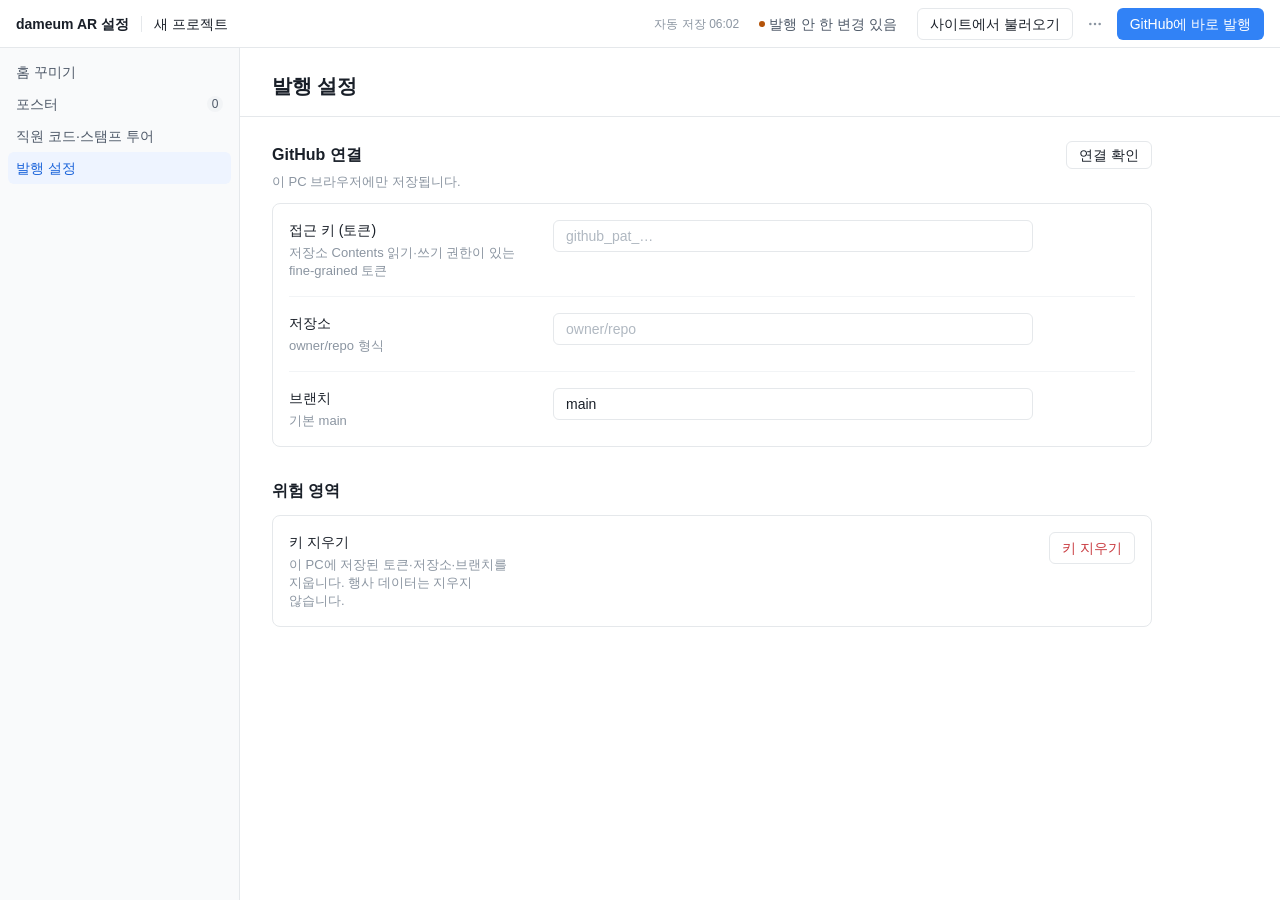
==== admin.html @ 7ee6fd76 "dameum_AR v3.3 이미지 용량 유동화·WebP 지원 - 이미지 편집기: 투명 픽셀이 없으면 WebP(안 되면 JPG)로, 있으면 PNG→WebP로 자동 저장 - 권장 용량" ====
<!doctype html>
<html lang="ko">
<head>
<meta charset="utf-8">
<meta name="viewport" content="width=1280">
<meta name="robots" content="noindex">
<title>dameum AR 설정</title>
<link rel="stylesheet" href="css/admin.css?v=3.3">
<script type="importmap">
{ "imports": {
  "three": "./lib/three/three.module.js",
  "three/addons/": "./lib/three/addons/"
} }
</script>
</head>
<body>
<svg width="0" height="0" style="position:absolute" aria-hidden="true">
  <symbol id="i-chevL" viewBox="0 0 24 24"><path d="M15 18l-6-6 6-6"/></symbol>
  <symbol id="i-chevU" viewBox="0 0 24 24"><path d="M6 15l6-6 6 6"/></symbol>
  <symbol id="i-chevD" viewBox="0 0 24 24"><path d="M6 9l6 6 6-6"/></symbol>
  <symbol id="i-x" viewBox="0 0 24 24"><path d="M18 6L6 18M6 6l12 12"/></symbol>
  <symbol id="i-more" viewBox="0 0 24 24"><circle cx="5" cy="12" r="1"/><circle cx="12" cy="12" r="1"/><circle cx="19" cy="12" r="1"/></symbol>
  <symbol id="i-refresh" viewBox="0 0 24 24"><path d="M20 12a8 8 0 1 1-2.3-5.7M20 4v5h-5"/></symbol>
  <symbol id="i-fit" viewBox="0 0 24 24"><path d="M4 9V4h5M20 9V4h-5M4 15v5h5M20 15v5h-5"/></symbol>
  <symbol id="i-ext" viewBox="0 0 24 24"><path d="M14 4h6v6M20 4l-9 9M18 14v6H4V6h6"/></symbol>
  <symbol id="i-plus" viewBox="0 0 24 24"><path d="M12 5v14M5 12h14"/></symbol>
  <symbol id="i-minus" viewBox="0 0 24 24"><path d="M5 12h14"/></symbol>
  <symbol id="i-grip" viewBox="0 0 24 24"><circle cx="9" cy="6" r="1"/><circle cx="15" cy="6" r="1"/><circle cx="9" cy="12" r="1"/><circle cx="15" cy="12" r="1"/><circle cx="9" cy="18" r="1"/><circle cx="15" cy="18" r="1"/></symbol>
  <symbol id="i-lock" viewBox="0 0 24 24"><rect x="5" y="11" width="14" height="10" rx="2"/><path d="M8 11V7a4 4 0 0 1 8 0v4"/></symbol>
  <symbol id="i-trash" viewBox="0 0 24 24"><path d="M4 7h16M10 11v6M14 11v6M6 7l1 13h10l1-13M9 7V4h6v3"/></symbol>
</svg>
<div class="shell">
  <header class="ah" id="hdr"></header>
  <nav class="side" id="side" aria-label="메뉴"></nav>
  <main class="main" id="main">
    <div id="pheadHost"></div>
    <div class="edit2" id="editWrap" hidden>
      <div id="formCol"></div>
      <div class="phonecol" id="phoneCol">
        <div class="pvcap"><span class="meta">휴대폰 미리보기 · 390 × 844</span><span class="inline"><span class="seg" id="pvSeg"></span><button class="ibtn s24" id="pvReload" title="미리보기 새로 고침"><svg class="i"><use href="#i-refresh"/></svg></button></span></div>
        <div class="pvframe" id="pvFrame"><iframe id="pvIframe" title="휴대폰 미리보기" tabindex="-1"></iframe><div class="over" id="pvOver"></div></div>
      </div>
    </div>
    <div id="plainHost"></div>
  </main>
</div>
<div id="layer"></div>
<script>
/* file:// 안내: 모듈 스크립트는 file://에서 브라우저가 막으므로, 모듈보다 먼저 도는 일반 스크립트로 안내를 띄운다. */
if (location.protocol === 'file:') {
  var fm = document.createElement('div');
  fm.id = 'fileNotice';
  fm.style.cssText = 'position:fixed;inset:0;z-index:100;background:var(--n0)';
  fm.innerHTML = '<div class="empty" style="padding-top:96px"><p class="w5">로컬 서버나 배포 주소로 열어 주세요</p>' +
    '<p class="d">파일로 열면 브라우저 정책상 동작하지 않습니다. 폴더의 serve.ps1을 실행해 주세요.</p></div>';
  document.body.appendChild(fm);
}
</script>
<script type="module" src="js/admin.js?v=3.3"></script>
</body>
</html>
---- css/admin.css ----
/* dameum_AR 설정 페이지 — GrowSpace 디자인 시스템 1~12-E + 12-F (DS 토큰만 사용) */
:root {
  --n0: #FFFFFF; --n50: #F9FAFB; --n100: #F2F4F6; --n200: #E5E8EB; --n300: #D1D6DB; --n400: #B0B8C1;
  --n500: #8B95A1; --n600: #6B7684; --n700: #4E5968; --n900: #191F28;
  --accent: #3182F6; --accentHover: #1B64DA; --accentSubtle: #EEF4FF;
  --success: #067A4D; --warning: #B45309; --danger: #C93B40; --dangerHover: #B02B30;
  --scrim: rgba(25,31,40,.40); --sh-pop: 0 8px 24px rgba(25,31,40,.12);
  --font: -apple-system, BlinkMacSystemFont, "Apple SD Gothic Neo", "Pretendard", "Noto Sans KR", "Malgun Gothic", sans-serif;
  --r-sm: 4px; --r-md: 6px; --r-lg: 8px; --r-full: 999px;
  --s1: 4px; --s2: 8px; --s3: 12px; --s4: 16px; --s5: 20px; --s6: 24px; --s8: 32px; --s10: 40px; --s12: 48px;
  --b-line: 1px solid var(--n200); --b-divider: 1px solid var(--n100);
}
* { box-sizing: border-box; margin: 0; padding: 0; }
html, body { height: 100%; }
body { background: var(--n0); color: var(--n900); font-family: var(--font); font-size: 14px; line-height: 20px; -webkit-font-smoothing: antialiased;
  word-break: keep-all; min-width: 1280px; overflow: hidden; }
button, input, select, textarea { font: inherit; color: inherit; }
button { cursor: pointer; background: none; border: 0; }
[hidden] { display: none !important; }
:focus-visible { outline: 2px solid var(--accent); outline-offset: 2px; }
svg.i { width: 16px; height: 16px; fill: none; stroke: currentColor; stroke-width: 1.8; stroke-linecap: round; stroke-linejoin: round; flex: none; }
svg.i14 { width: 14px; height: 14px; }
.num { font-variant-numeric: tabular-nums; }
.ell { white-space: nowrap; overflow: hidden; text-overflow: ellipsis; min-width: 0; }
.f-xs { font-size: 12px; line-height: 16px; font-weight: 500; }
.f-sm { font-size: 13px; line-height: 18px; }
.f-base { font-size: 14px; line-height: 20px; }
.f-lg { font-size: 16px; line-height: 24px; font-weight: 600; }
.f-xl { font-size: 20px; line-height: 28px; font-weight: 600; letter-spacing: -.01em; }
.w5 { font-weight: 500; } .w6 { font-weight: 600; }
.c500 { color: var(--n500); } .c600 { color: var(--n600); } .c700 { color: var(--n700); }

/* ── 12-F-1 설정 페이지 틀 arShell ── */
.shell { display: grid; grid-template-rows: 48px 1fr; grid-template-columns: 240px minmax(0, 1fr); height: 100vh; }
.ah { grid-column: 1 / 3; display: flex; align-items: center; gap: var(--s3); padding: 0 var(--s4); border-bottom: var(--b-line); background: var(--n0); position: relative; z-index: 40; }
.ah .prod { font-weight: 600; white-space: nowrap; }
.ah .vline { width: 1px; height: 16px; background: var(--n200); flex: none; }
.ah .proj { font-weight: 500; max-width: 280px; }
.ah .right { margin-left: auto; display: flex; align-items: center; gap: var(--s2); flex: none; }
.ah .right .gap3 { width: var(--s1); }
.pbar { position: absolute; left: 0; right: 0; bottom: -5px; height: 4px; background: var(--n100); }
.pbar i { display: block; height: 100%; width: 0; background: var(--accent); transition: width .2s; }
.side { background: var(--n50); border-right: var(--b-line); padding: var(--s2); overflow-y: auto; }
.side button { display: flex; align-items: center; justify-content: space-between; width: 100%; height: 32px; padding: 0 var(--s2); border-radius: var(--r-md);
  color: var(--n700); text-align: left; }
.side button:hover { background: var(--n100); }
.side button.cur { background: var(--accentSubtle); color: var(--accentHover); font-weight: 500; }
.side .warnN { color: var(--warning); }
.main { overflow-y: auto; padding: var(--s6) var(--s8) var(--s12); position: relative; background: var(--n0); }

/* 7-3 숫자 pill */
.cnt { min-width: 16px; height: 16px; padding: 0 var(--s1); border-radius: var(--r-full); background: var(--n100); color: var(--n700); font-size: 12px; line-height: 16px; font-weight: 500; text-align: center; font-variant-numeric: tabular-nums; }

/* 8-1 페이지 머리 */
#pheadHost { position: sticky; top: calc(var(--s6) * -1); z-index: 34; }
.phead { background: var(--n0); margin: calc(var(--s6) * -1) calc(var(--s8) * -1) var(--s6); padding: var(--s6) var(--s8) var(--s4);
  border-bottom: var(--b-line); display: flex; align-items: center; gap: var(--s3); }
.phead.notab { }
.phead.withtabs { border-bottom: 0; padding-bottom: 0; flex-direction: column; align-items: stretch; margin-bottom: var(--s6); }
.phead .row { display: flex; align-items: center; gap: var(--s3); flex: 1; min-width: 0; }
.phead .t { flex: 1; min-width: 0; }
.phead .acts { display: flex; gap: var(--s2); align-items: center; flex: none; margin-left: auto; }
.phead .back { font-size: 13px; line-height: 18px; font-weight: 500; color: var(--n600); display: inline-flex; align-items: center; gap: var(--s1); margin-bottom: var(--s1); }
.phead .back:hover { color: var(--n900); }

/* 8-2 탭 */
.tabs { display: flex; border-bottom: var(--b-line); margin: var(--s4) calc(var(--s8) * -1) 0; padding: 0 var(--s8); }
.tabs button { height: 40px; padding: 0 var(--s3); font-weight: 500; color: var(--n600); border-bottom: 2px solid transparent; margin-bottom: -1px; }
.tabs button:hover { color: var(--n900); }
.tabs button.on { color: var(--n900); border-bottom-color: var(--n900); }

/* 5-1 버튼 */
.b { height: 32px; padding: 0 var(--s3); border-radius: var(--r-md); border: 1px solid transparent; font-weight: 500; display: inline-flex; align-items: center; justify-content: center;
  gap: var(--s1); white-space: nowrap; flex: none; }
.b.sm { height: 28px; }
.b.primary { background: var(--accent); color: var(--n0); }
.b.primary:hover:not(:disabled) { background: var(--accentHover); }
.b.secondary { background: var(--n0); border-color: var(--n200); color: var(--n900); }
.b.secondary:hover:not(:disabled) { background: var(--n50); border-color: var(--n300); }
.b.secondary.dangerText { color: var(--danger); }
.b.ghost { color: var(--n700); }
.b.ghost:hover:not(:disabled) { background: var(--n100); }
.b.ghost.link { color: var(--accentHover); padding: 0; height: auto; }
.b.ghost.link:hover { background: none; text-decoration: underline; }
.b.danger { background: var(--danger); color: var(--n0); }
.b.danger:hover:not(:disabled) { background: var(--dangerHover); }
.b:disabled { cursor: not-allowed; color: var(--n400); }
.b.primary:disabled, .b.danger:disabled { background: var(--n100); }
.b.secondary:disabled { background: var(--n0); border-color: var(--n200); }
.spin14 { width: 14px; height: 14px; border-radius: var(--r-full); border: 1.5px solid var(--n300); border-top-color: var(--n700); animation: spin .8s linear infinite; flex: none; }
@keyframes spin { to { transform: rotate(360deg); } }

/* 5-2 아이콘 버튼 */
.ibtn { width: 28px; height: 28px; border-radius: var(--r-md); color: var(--n500); display: inline-flex; align-items: center; justify-content: center; flex: none; }
.ibtn.s24 { width: 24px; height: 24px; }
.ibtn:hover:not(:disabled) { background: var(--n100); color: var(--n700); }
.ibtn:disabled { color: var(--n300); cursor: not-allowed; }
.drag { cursor: grab; color: var(--n400); display: inline-flex; width: 16px; justify-content: center; }
.drag:hover { color: var(--n700); }
table.t th.grip, table.t td.grip { padding: 0 var(--s2); }

/* 5-3 메뉴 */
.menu { position: fixed; z-index: 200; background: var(--n0); border-radius: var(--r-lg); box-shadow: var(--sh-pop); padding: var(--s1); min-width: 160px; }
.menu button { display: flex; align-items: center; width: 100%; height: 32px; padding: 0 var(--s2); border-radius: var(--r-md); color: var(--n900); text-align: left; white-space: nowrap; }
.menu button:hover { background: var(--n100); }
.menu button.danger { color: var(--danger); }
.menu button:disabled { color: var(--n400); cursor: not-allowed; background: none; }

/* 6-1 입력 */
.fld { margin-top: var(--s4); }
.fld:first-child { margin-top: 0; }
.lbl { font-weight: 500; color: var(--n700); margin-bottom: var(--s1); display: flex; gap: var(--s1); align-items: baseline; }
.lbl .u { font-weight: 400; color: var(--n500); font-size: 13px; line-height: 18px; }
.lbl .cnt-r { margin-left: auto; font-size: 12px; line-height: 16px; font-weight: 500; color: var(--n500); font-variant-numeric: tabular-nums; }
.inp { height: 32px; border: var(--b-line); border-radius: var(--r-md); padding: 0 var(--s3); background: var(--n0); color: var(--n900); width: 100%; outline: 0; }
.inp::placeholder { color: var(--n400); }
.inp:hover { border-color: var(--n300); }
.inp:focus { border-color: var(--accent); }
.inp:disabled, .inp[readonly] { background: var(--n50); color: var(--n500); border-color: var(--n200); cursor: default; }
.inp.err { border-color: var(--danger); }
.inp.sm { height: 28px; padding: 0 var(--s2); }
.inp.numr { text-align: right; font-variant-numeric: tabular-nums; }
textarea.inp[rows="2"] { min-height: 52px; }
textarea.inp[rows="3"] { min-height: 72px; }
textarea.inp { height: auto; min-height: 88px; padding: 6px var(--s3); resize: vertical; line-height: 20px; }
select.inp { appearance: none; -webkit-appearance: none; padding-right: 32px; cursor: pointer;
  background-image: url("data:image/svg+xml,%3Csvg xmlns='http://www.w3.org/2000/svg' width='16' height='16' viewBox='0 0 24 24' fill='none' stroke='%238B95A1' stroke-width='1.8' stroke-linecap='round' stroke-linejoin='round'%3E%3Cpath d='M6 9l6 6 6-6'/%3E%3C/svg%3E");
  background-repeat: no-repeat; background-position: right 8px center; }
.pre { display: flex; height: 28px; border: var(--b-line); border-radius: var(--r-md); overflow: hidden; flex: 1; min-width: 0; background: var(--n0); }
.pre:focus-within { border-color: var(--accent); }
.pre.err { border-color: var(--danger); }
.pre.h32 { height: 32px; }
.pre span { width: 28px; display: flex; align-items: center; justify-content: center; background: var(--n50); border-right: var(--b-line); font-size: 12px; line-height: 16px; font-weight: 500; color: var(--n500); flex: none; }
.pre input { flex: 1; min-width: 0; border: 0; outline: 0; padding: 0 var(--s2); text-align: right; font-variant-numeric: tabular-nums; background: transparent; }
.pre input.left { text-align: left; text-transform: uppercase; }
.xyz { display: flex; gap: var(--s2); }
.unitrow { display: flex; align-items: center; gap: var(--s2); }
.help { font-size: 13px; line-height: 18px; color: var(--n500); margin-top: var(--s1); display: flex; gap: var(--s1); align-items: flex-start; }
.help.warn { color: var(--warning); } .help.error { color: var(--danger); } .help.ok { color: var(--success); }
.help svg.i { margin-top: 2px; width: 14px; height: 14px; }

/* 6-3 토글 */
.tg { width: 28px; height: 16px; border-radius: var(--r-full); background: var(--n300); position: relative; flex: none; padding: 0; }
.tg::after { content: ""; position: absolute; left: 2px; top: 2px; width: 12px; height: 12px; border-radius: var(--r-full); background: var(--n0); transition: left .12s; }
.tg:hover:not(:disabled) { background: var(--n400); }
.tg.on { background: var(--accent); } .tg.on::after { left: 14px; }
.tg.on:hover:not(:disabled) { background: var(--accentHover); }
.tg:disabled { opacity: .4; cursor: not-allowed; }

/* 6-4 라디오 */
.rd { width: 16px; height: 16px; border-radius: var(--r-full); border: 1px solid var(--n300); background: var(--n0); position: relative; flex: none; padding: 0; }
.rd:hover { border-color: var(--n500); }
.rd.on { border-color: var(--accent); }
.rd.on::after { content: ""; position: absolute; left: 4px; top: 4px; width: 6px; height: 6px; border-radius: var(--r-full); background: var(--accent); }

/* 6-5 세그먼트 */
.seg { display: inline-flex; background: var(--n100); border-radius: var(--r-md); padding: 2px; gap: 2px; flex: none; }
.seg button { height: 24px; padding: 0 var(--s3); border-radius: var(--r-sm); font-weight: 500; color: var(--n600); white-space: nowrap; }
.seg button:hover { color: var(--n900); }
.seg button.on { background: var(--n0); color: var(--n900); }

/* 7-1 상태 · 7-2 태그 */
.status { display: inline-flex; align-items: center; gap: var(--s1); color: var(--n700); white-space: nowrap; }
.status::before { content: ""; width: 6px; height: 6px; border-radius: var(--r-full); background: var(--sd, var(--n400)); flex: none; }
.status.success { --sd: var(--success); } .status.warning { --sd: var(--warning); } .status.danger { --sd: var(--danger); color: var(--danger); }
.tag { display: inline-flex; align-items: center; height: 20px; padding: 0 var(--s2); border-radius: var(--r-sm); background: var(--n100); color: var(--n700); font-size: 12px; line-height: 16px; font-weight: 500; white-space: nowrap; flex: none; }
.meta { font-size: 12px; line-height: 16px; font-weight: 500; color: var(--n500); white-space: nowrap; }
.extlink { display: inline-flex; align-items: center; gap: var(--s1); color: var(--accentHover); font-weight: 500; text-decoration: none; white-space: nowrap; }
.extlink:hover { text-decoration: underline; }

/* 7-5 사용량 막대 */
.ubar .top { display: flex; justify-content: space-between; gap: var(--s3); color: var(--n700); }
.ubar .top b { font-weight: 500; color: var(--n900); font-variant-numeric: tabular-nums; }
.ubar .track { margin-top: var(--s2); height: 4px; border-radius: var(--r-full); background: var(--n100); overflow: hidden; }
.ubar .track i { display: block; height: 100%; background: var(--accent); width: 0; transition: width .2s; }

/* 7-8 빈 상태 */
.empty { text-align: center; padding: var(--s12) 0; }
.empty .d { font-size: 13px; line-height: 18px; color: var(--n500); max-width: 360px; margin: var(--s1) auto 0; }
.empty .a { margin-top: var(--s4); }
.loading { display: flex; align-items: center; justify-content: center; gap: var(--s2); font-size: 13px; line-height: 18px; color: var(--n500); height: 100%; }

/* 8-3 섹션 · 설정 행 */
.sect { margin-bottom: var(--s8); }
.sect-h { display: flex; justify-content: space-between; align-items: center; gap: var(--s3); }
.sect-h h2 { font-size: 16px; line-height: 24px; font-weight: 600; }
.sect-d { font-size: 13px; line-height: 18px; color: var(--n500); margin-top: var(--s1); }
.sect-c { margin-top: var(--s3); }
.box { border: var(--b-line); border-radius: var(--r-lg); padding: 0 var(--s4); }
.srow { display: grid; grid-template-columns: 240px minmax(0, 1fr); gap: var(--s6); padding: var(--s4) 0; border-top: var(--b-divider); align-items: start; }
.srow:first-child { border-top: 0; }
.srow .l { font-weight: 500; color: var(--n900); }
.srow .l .h { font-size: 13px; line-height: 18px; font-weight: 400; color: var(--n500); margin-top: var(--s1); }
.srow .c { max-width: 480px; min-width: 0; }
.srow .c.end { display: flex; justify-content: flex-end; max-width: none; }
.trow { display: flex; justify-content: space-between; align-items: center; gap: var(--s4); padding: var(--s4) 0; border-top: var(--b-divider); }
.trow .h { font-size: 13px; line-height: 18px; color: var(--n500); margin-top: var(--s1); }
.form880 { max-width: 880px; }
.inline { display: flex; align-items: center; gap: var(--s2); }

/* 8-4 표 */
.twrap { border: var(--b-line); border-radius: var(--r-lg); overflow: hidden; background: var(--n0); }
table.t { width: 100%; border-collapse: collapse; table-layout: fixed; }
table.t th { height: 32px; background: var(--n50); border-bottom: var(--b-line); padding: 0 var(--s3); font-size: 12px; line-height: 16px; font-weight: 500; color: var(--n500); text-align: left; white-space: nowrap; }
table.t td { height: 64px; padding: 0 var(--s3); border-bottom: var(--b-divider); color: var(--n700); vertical-align: middle; }
table.t tr:last-child td { border-bottom: 0; }
table.t tbody tr { cursor: pointer; }
table.t tbody tr:hover td { background: var(--n50); }
table.t tbody tr.dragover td { background: var(--accentSubtle); }
table.t .r { text-align: right; }
table.t td.name { color: var(--n900); font-weight: 500; }
table.t td.acts { padding: 0 var(--s2); }
table.t td.acts > div { display: flex; justify-content: flex-end; gap: 0; }
.pthumb { width: 40px; height: 56px; border-radius: var(--r-sm); background: var(--n100); object-fit: contain; display: block; } /* v2.4 12-F-10-1: 잘리지 않게 contain + n100 */

/* 8-5 사이드 패널 · 8-7 모달 · 8-8 확인 */
.scrim { position: fixed; inset: 0; background: var(--scrim); z-index: 65; }
.panel { position: fixed; top: 0; right: 0; bottom: 0; width: 440px; background: var(--n0); box-shadow: var(--sh-pop); z-index: 70; display: flex; flex-direction: column; animation: slide .16s ease-out; }
@keyframes slide { from { transform: translateX(24px); opacity: 0; } to { transform: none; opacity: 1; } }
.panel .ph { height: 56px; padding: 0 var(--s5); border-bottom: var(--b-line); display: flex; align-items: center; justify-content: space-between; flex: none; }
.panel .pb { flex: 1; overflow-y: auto; padding: var(--s4) var(--s5); }
.panel .pf { height: 56px; border-top: var(--b-line); padding: 0 var(--s5); display: flex; align-items: center; justify-content: flex-end; gap: var(--s2); flex: none; }
.mscrim { position: fixed; inset: 0; background: var(--scrim); z-index: 90; display: flex; align-items: center; justify-content: center; }
.mscrim.top { z-index: 120; }
.modal { background: var(--n0); border-radius: var(--r-lg); box-shadow: var(--sh-pop); width: 400px; max-height: 85vh; display: flex; flex-direction: column; }
.modal .mh { padding: var(--s5) var(--s6) 0; display: flex; align-items: flex-start; justify-content: space-between; gap: var(--s3); }
.modal .mb { padding: var(--s4) var(--s6); overflow-y: auto; }
.modal .mf { padding: var(--s2) var(--s6) var(--s5); display: flex; justify-content: flex-end; gap: var(--s2); }
.confirm { background: var(--n0); border-radius: var(--r-lg); box-shadow: var(--sh-pop); width: 400px; padding: var(--s6); }
.confirm .msg { color: var(--n700); margin-top: var(--s2); white-space: pre-line; }
.confirm .bt { margin-top: var(--s6); display: flex; justify-content: flex-end; gap: var(--s2); }

/* 8-9 토스트 */
.toast { position: fixed; left: 50%; bottom: var(--s6); transform: translateX(-50%); z-index: 130; min-height: 36px; padding: var(--s2) var(--s4); border-radius: var(--r-md);
  background: var(--n900); color: var(--n0); box-shadow: var(--sh-pop); display: flex; align-items: center; gap: var(--s2); animation: tfade .15s; max-width: 640px; }
.toast.error::before { content: ""; width: 6px; height: 6px; border-radius: var(--r-full); background: var(--danger); flex: none; }
.toast a { color: var(--n0); font-weight: 500; text-decoration: underline; white-space: nowrap; }
@keyframes tfade { from { opacity: 0; } to { opacity: 1; } }

/* 12-F-2 편집 + 휴대폰 미리보기 */
.edit2 { display: grid; grid-template-columns: minmax(560px, 1fr) 360px; gap: var(--s6); align-items: start; }
.edit2 .phonecol { position: sticky; top: var(--s4); }

/* 12-F-3 휴대폰 미리보기 */
.pvcap { display: flex; justify-content: space-between; align-items: center; height: 28px; margin-bottom: var(--s2); gap: var(--s2); }
.pvcap .seg button { padding: 0 var(--s2); }
.pvframe { border: 1px solid var(--n300); border-radius: var(--r-lg); overflow: hidden; position: relative; background: var(--n0); }
.pvframe iframe { border: 0; width: 390px; height: 844px; transform-origin: 0 0; position: absolute; left: 0; top: 0; display: block; }
.pvframe .over { position: absolute; inset: 0; background: var(--n0); }

/* 12-F-4 3D 미리보기 패널 */
.vp { border: var(--b-line); border-radius: var(--r-lg); overflow: hidden; }
.vp-top { height: 40px; display: flex; align-items: center; justify-content: space-between; padding: 0 var(--s3); border-bottom: var(--b-line); background: var(--n0); }
.vp-scene { height: 320px; background: var(--n50); position: relative; }
.vp-scene canvas { display: block; width: 100%; height: 100%; }
.vp-scene .loading { position: absolute; inset: 0; }
.vp-bot { height: 32px; display: flex; align-items: center; padding: 0 var(--s3); border-top: var(--b-divider); font-size: 13px; line-height: 18px; color: var(--n500); }
.vp-bot.err { color: var(--danger); }

/* 12-F-5 변환 입력 */
.slider { display: flex; align-items: center; gap: var(--s3); }
.slider .track { flex: 1; height: 4px; border-radius: var(--r-full); background: var(--n100); position: relative; }
.slider .track i { position: absolute; left: 0; top: 0; bottom: 0; border-radius: var(--r-full); background: var(--accent); }
.slider .track b { position: absolute; top: 50%; width: 12px; height: 12px; margin: -6px 0 0 -6px; border-radius: var(--r-full); background: var(--n0); border: 1px solid var(--n300); pointer-events: none; }
.slider .track input { position: absolute; left: -6px; right: -6px; top: -8px; height: 20px; width: calc(100% + 12px); opacity: 0; cursor: pointer; margin: 0; }
.slider .track:focus-within b { outline: 2px solid var(--accent); outline-offset: 2px; }
.slider .inp { width: 80px; flex: none; }

/* 12-F-6 파일 칸 */
.file { border: var(--b-line); border-radius: var(--r-lg); padding: var(--s3); display: flex; align-items: center; gap: var(--s3); }
.file .ft { width: 48px; height: 48px; border-radius: var(--r-sm); background: var(--n100); display: flex; align-items: center; justify-content: center; font-size: 12px; line-height: 16px; font-weight: 500; color: var(--n500); flex: none; overflow: hidden; }
.file .ft img { width: 100%; height: 100%; object-fit: contain; }
.file .nm { flex: 1; min-width: 0; }
.file .nm .n { font-weight: 500; color: var(--n900); }
.file .nm .sz { font-size: 13px; line-height: 18px; color: var(--n500); font-variant-numeric: tabular-nums; }
.drop { height: 64px; border: 1px dashed var(--n300); border-radius: var(--r-lg); display: flex; align-items: center; justify-content: center; gap: var(--s1); font-size: 13px; line-height: 18px; color: var(--n500); cursor: pointer; }
.drop.over { border-color: var(--accent); background: var(--accentSubtle); }
.drop.err { border-color: var(--danger); }
.drop .link { color: var(--accentHover); font-weight: 500; }
.drop .fmt { font-size: 12px; line-height: 16px; font-weight: 500; margin-left: var(--s2); }

/* 12-F-7 화면 위치 고르기 · 편집 표 */
.picker { display: flex; gap: var(--s3); align-items: flex-start; }
.pbox { width: 120px; height: 260px; border: var(--b-line); border-radius: var(--r-md); background: var(--n50); position: relative; flex: none; cursor: crosshair; }
.pbox .pcard { position: absolute; left: 0; right: 0; bottom: 0; background: var(--n200); border-top: var(--b-line); border-radius: 0 0 var(--r-md) var(--r-md); cursor: not-allowed; }
.pbox i { position: absolute; width: 16px; height: 16px; margin: -8px 0 0 -8px; border-radius: var(--r-full); border: 2px solid var(--accent); background: var(--n0); pointer-events: none; }
.pickin { display: flex; flex-direction: column; gap: var(--s2); width: 120px; }
.pickin .pre { flex: none; }
.etable td { height: 40px; }
.etable tbody tr { cursor: default; }
.etable tbody tr:hover td { background: none; }

/* 12-F-8 메인 색 입력 */
.colorrow { display: flex; align-items: center; gap: var(--s2); }
.cswatch { width: 32px; height: 32px; border-radius: var(--r-md); border: var(--b-line); padding: 0; position: relative; overflow: hidden; flex: none; cursor: pointer; }
.cswatch input { position: absolute; inset: -8px; width: 48px; height: 48px; opacity: 0; cursor: pointer; }
.cprev { display: flex; align-items: center; gap: var(--s3); margin-top: var(--s2); }
.cprev .btn { height: 28px; padding: 0 var(--s3); border-radius: var(--r-md); display: inline-flex; align-items: center; font-size: 12px; line-height: 16px; font-weight: 500; border: 1px solid transparent; }
.cprev .txt { font-weight: 500; }

/* ── v2 추가 (DS v2.4) ── */
.seg.sm { padding: 2px; }
.seg.sm button { height: 20px; padding: 0 var(--s2); font-size: 12px; line-height: 16px; }
.cswatch.sm { width: 28px; height: 28px; }
.cprev .meta { font-size: 12px; line-height: 16px; font-weight: 500; color: var(--n500); }
/* 12-F-11 이미지 편집기 */
.modal.lg { width: 720px; }
.modal .mh .d { font-size: 13px; line-height: 18px; color: var(--n500); margin-top: var(--s1); }
.ie-work { position: relative; width: 672px; height: 400px; background: var(--n100); border-radius: var(--r-lg); overflow: hidden; cursor: grab; touch-action: none;
  -webkit-user-select: none; user-select: none; flex: none; }
.ie-work.drag { cursor: grabbing; }
.ie-work.busy { cursor: default; pointer-events: none; }
.ie-work:focus-visible { outline: 2px solid var(--accent); outline-offset: 2px; }
.ie-fbg, .ie-line, .ie-mask, .ie-pic { position: absolute; pointer-events: none; }
/* 투명 표시 체크무늬: 8px 칸 n0/n100 두 색(DS 12-F-9 예외), 틀 안에서만 */
.ie-fbg.chk { background: url("data:image/svg+xml,%3Csvg xmlns='http://www.w3.org/2000/svg' width='16' height='16'%3E%3Crect width='16' height='16' fill='%23FFFFFF'/%3E%3Crect width='8' height='8' fill='%23F2F4F6'/%3E%3Crect x='8' y='8' width='8' height='8' fill='%23F2F4F6'/%3E%3C/svg%3E"); }
.ie-pic { left: 0; top: 0; transform-origin: 0 0; max-width: none; max-height: none; }
.ie-mask { background: var(--scrim); }
.ie-line { border: 1px solid var(--n0); }
.ie-row { display: flex; align-items: center; gap: var(--s2); height: 32px; margin-top: var(--s2); }
.ie-work + .ie-row { margin-top: var(--s4); }
.ie-k { width: 40px; flex: none; font-weight: 500; color: var(--n700); }
.ie-slider { flex: 1; min-width: 0; }
.ie-pct { width: 48px; flex: none; text-align: right; font-size: 13px; line-height: 18px; color: var(--n700); }
.ie-color { display: inline-flex; align-items: center; margin-left: var(--s1); }
.ie-note { font-size: 13px; line-height: 18px; color: var(--n500); margin-left: var(--s1); white-space: nowrap; }
.ie-msg .help { margin-top: var(--s2); }

/* ── v3 (DS v2.5) ── */
/* 12-F-12 썸네일 칩 thumbChip: 높이 32 알약, 썸네일 24 원 + 이름 */
.tchips { display: flex; flex-wrap: wrap; gap: var(--s2); }
.tchip { height: 32px; padding: 0 var(--s3) 0 var(--s1); border: var(--b-line); border-radius: var(--r-full); background: var(--n0); display: inline-flex; align-items: center; gap: var(--s2); color: var(--n700); font-weight: 400; white-space: nowrap; }
.tchip:hover:not(:disabled) { background: var(--n50); border-color: var(--n300); }
.tchip.on, .tchip.on:hover:not(:disabled) { background: var(--accentSubtle); border-color: var(--accentSubtle); color: var(--accentHover); font-weight: 500; }
.tchip:disabled { color: var(--n400); cursor: not-allowed; }
.tchip:disabled .th { opacity: .4; }
.tchip .th { width: 24px; height: 24px; border-radius: var(--r-full); overflow: hidden; background: var(--n100); flex: none; position: relative; }
.tchip .th::after { content: ""; position: absolute; inset: 0; border-radius: var(--r-full); box-shadow: inset 0 0 0 1px rgba(25,31,40,.08); }
.tchip .th img { width: 100%; height: 100%; object-fit: cover; display: block; }
.bgsub { margin-top: var(--s2); }
.seg button:disabled { color: var(--n400); cursor: not-allowed; }
.seg button:disabled:hover { color: var(--n400); }
/* 12-F-13 현재 코드 행: 높이 40, 라벨 120 → 값 → 오른쪽 「새로 정하기」 */
.kvrow { display: flex; align-items: center; gap: var(--s3); min-height: 40px; }
.kvrow .kvl { width: 120px; flex: none; font-weight: 500; color: var(--n700); }
.kvrow .kvv { flex: 1; min-width: 0; color: var(--n900); }
.kvrow .kvv.code { font-weight: 500; letter-spacing: .04em; }
.kvrow .kvv.none { color: var(--n500); }
.kvrow + .help { margin: 0 0 var(--s2) calc(120px + var(--s3)); }
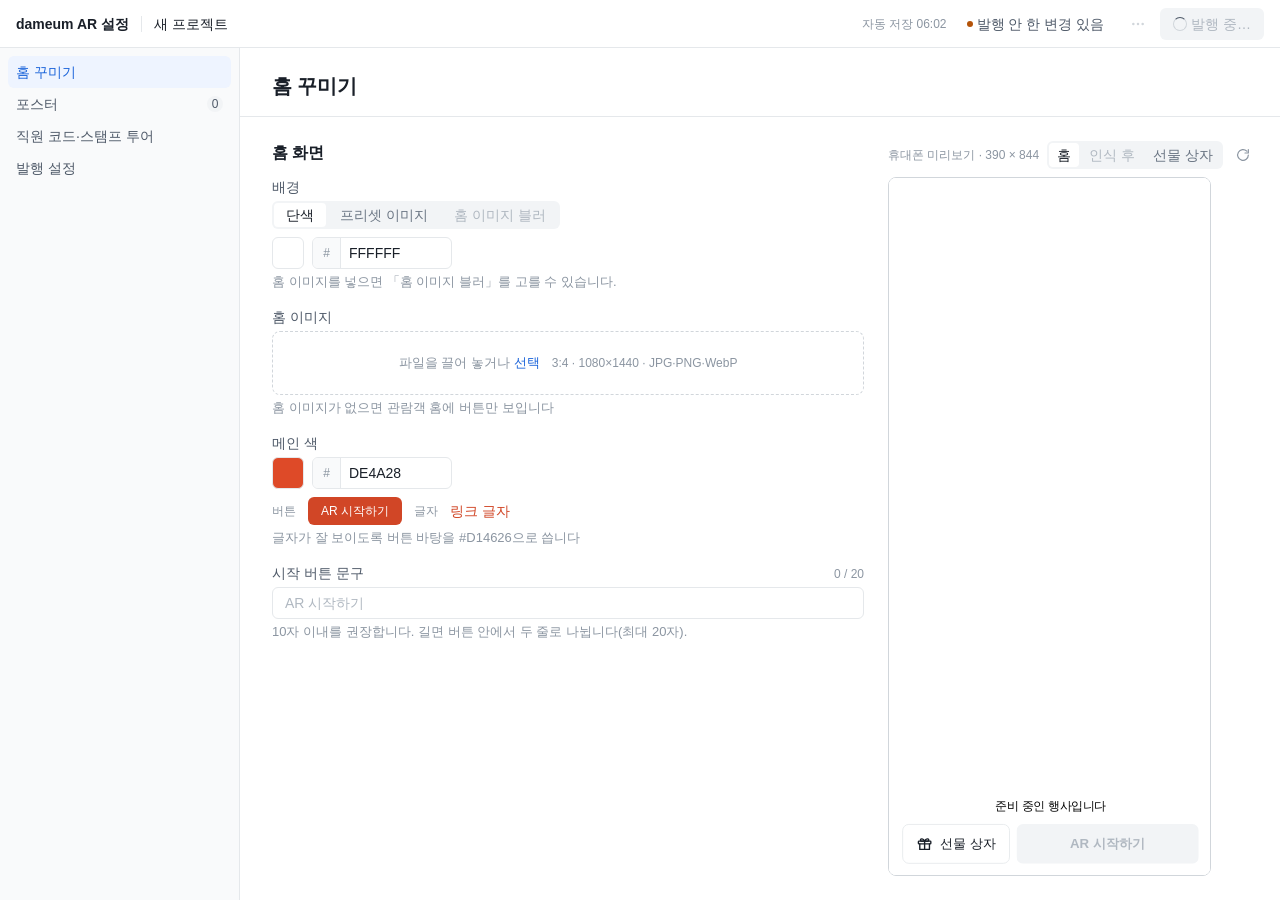
==== commit 16e84661: "dameum_AR v3.7 다른 PC 자동 불러오기·발행 설정 잠금·접근 키 공유 - 설정 페이지를 열면 발행된 최신 설정을 자동으로 불러옴(「사이트에서 불러오기」「사이트 열기」 " ====
--- a/admin.html
+++ b/admin.html
@@ -5,7 +5,7 @@
 <meta name="viewport" content="width=1280">
 <meta name="robots" content="noindex">
 <title>dameum AR 설정</title>
-<link rel="stylesheet" href="css/admin.css?v=3.3">
+<link rel="stylesheet" href="css/admin.css?v=3.7">
 <script type="importmap">
 { "imports": {
   "three": "./lib/three/three.module.js",
@@ -56,6 +56,6 @@
   document.body.appendChild(fm);
 }
 </script>
-<script type="module" src="js/admin.js?v=3.3"></script>
+<script type="module" src="js/admin.js?v=3.7"></script>
 </body>
 </html>
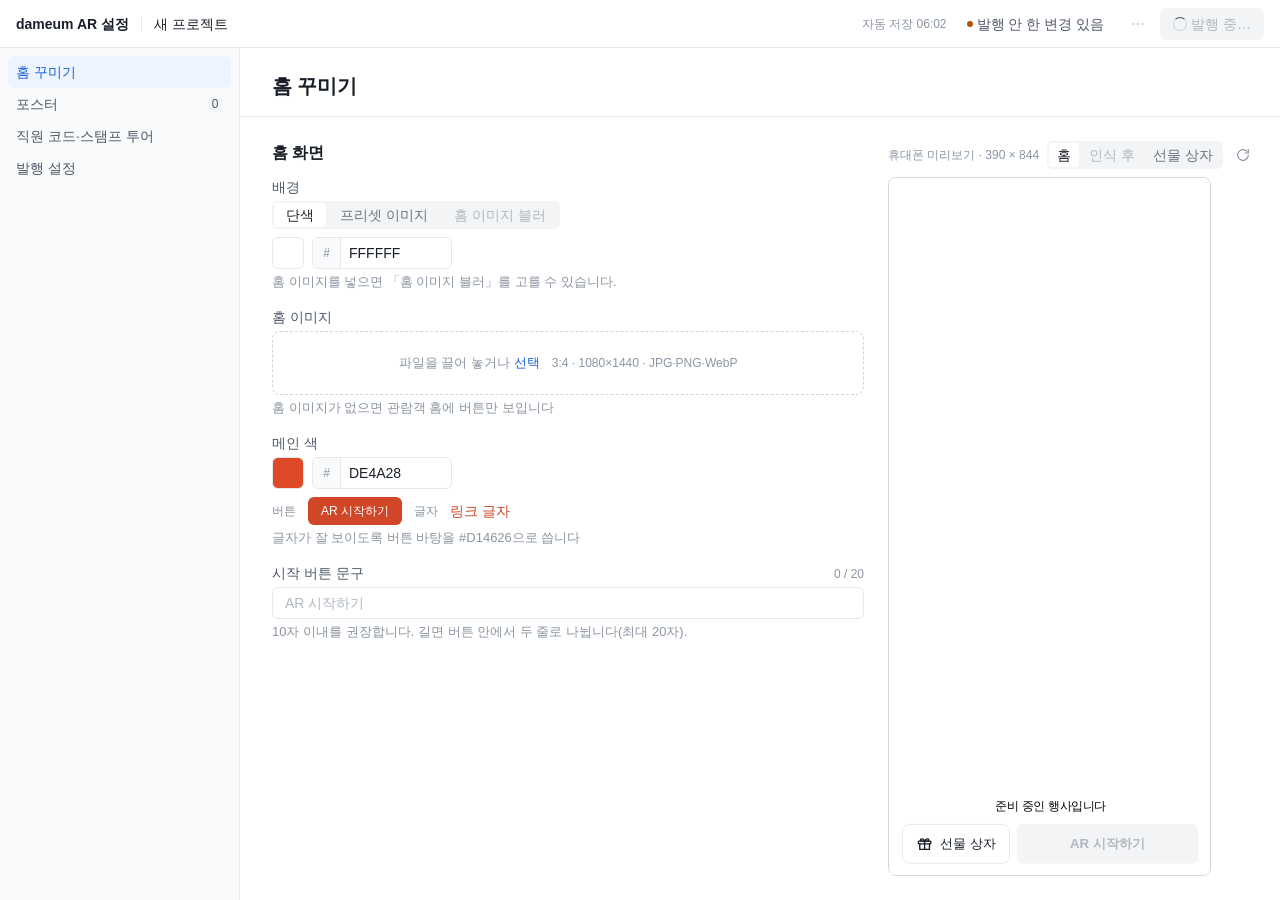
==== commit b772200b: "dameum_AR v3.8 발행 설정 비밀번호 변경(한글 지원) - 한글로 치든 한/영이 영문인 채로 치든 같은 비밀번호로 인식 - 접근 키가 있는 PC에서 잠금을 풀면 보관 키를" ====
--- a/admin.html
+++ b/admin.html
@@ -5,7 +5,7 @@
 <meta name="viewport" content="width=1280">
 <meta name="robots" content="noindex">
 <title>dameum AR 설정</title>
-<link rel="stylesheet" href="css/admin.css?v=3.7">
+<link rel="stylesheet" href="css/admin.css?v=3.8">
 <script type="importmap">
 { "imports": {
   "three": "./lib/three/three.module.js",
@@ -56,6 +56,6 @@
   document.body.appendChild(fm);
 }
 </script>
-<script type="module" src="js/admin.js?v=3.7"></script>
+<script type="module" src="js/admin.js?v=3.8"></script>
 </body>
 </html>
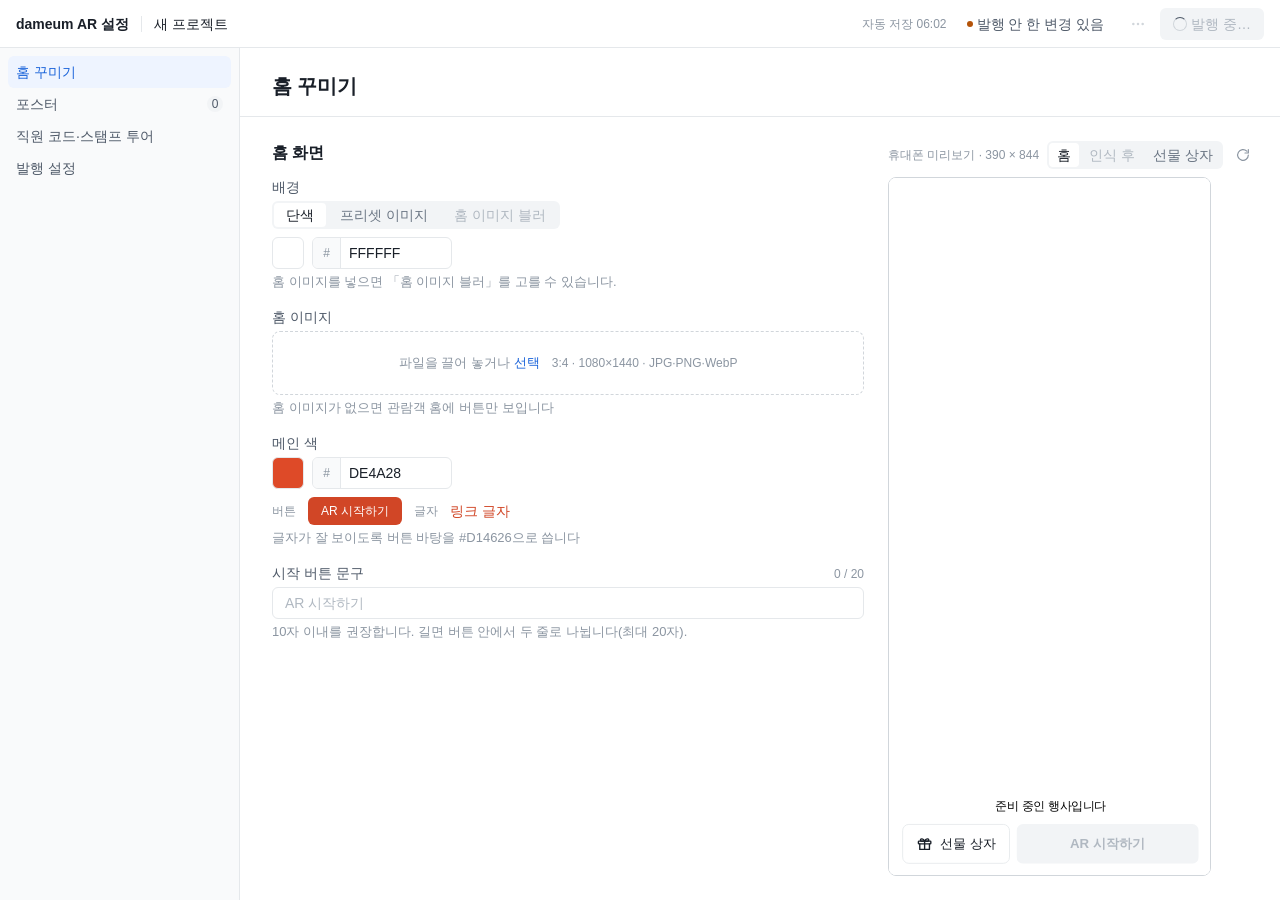
==== commit 81875cdc: "dameum_AR v3.9 보관 키 저장 시 잘못된 실패 안내 수정 - 보관 키를 사이트(반영 지연) 대신 저장소에서 바로 확인하고, 동시에 두 번 저장하지 않게 함 - confi" ====
--- a/admin.html
+++ b/admin.html
@@ -5,7 +5,7 @@
 <meta name="viewport" content="width=1280">
 <meta name="robots" content="noindex">
 <title>dameum AR 설정</title>
-<link rel="stylesheet" href="css/admin.css?v=3.8">
+<link rel="stylesheet" href="css/admin.css?v=3.9">
 <script type="importmap">
 { "imports": {
   "three": "./lib/three/three.module.js",
@@ -56,6 +56,6 @@
   document.body.appendChild(fm);
 }
 </script>
-<script type="module" src="js/admin.js?v=3.8"></script>
+<script type="module" src="js/admin.js?v=3.9"></script>
 </body>
 </html>
